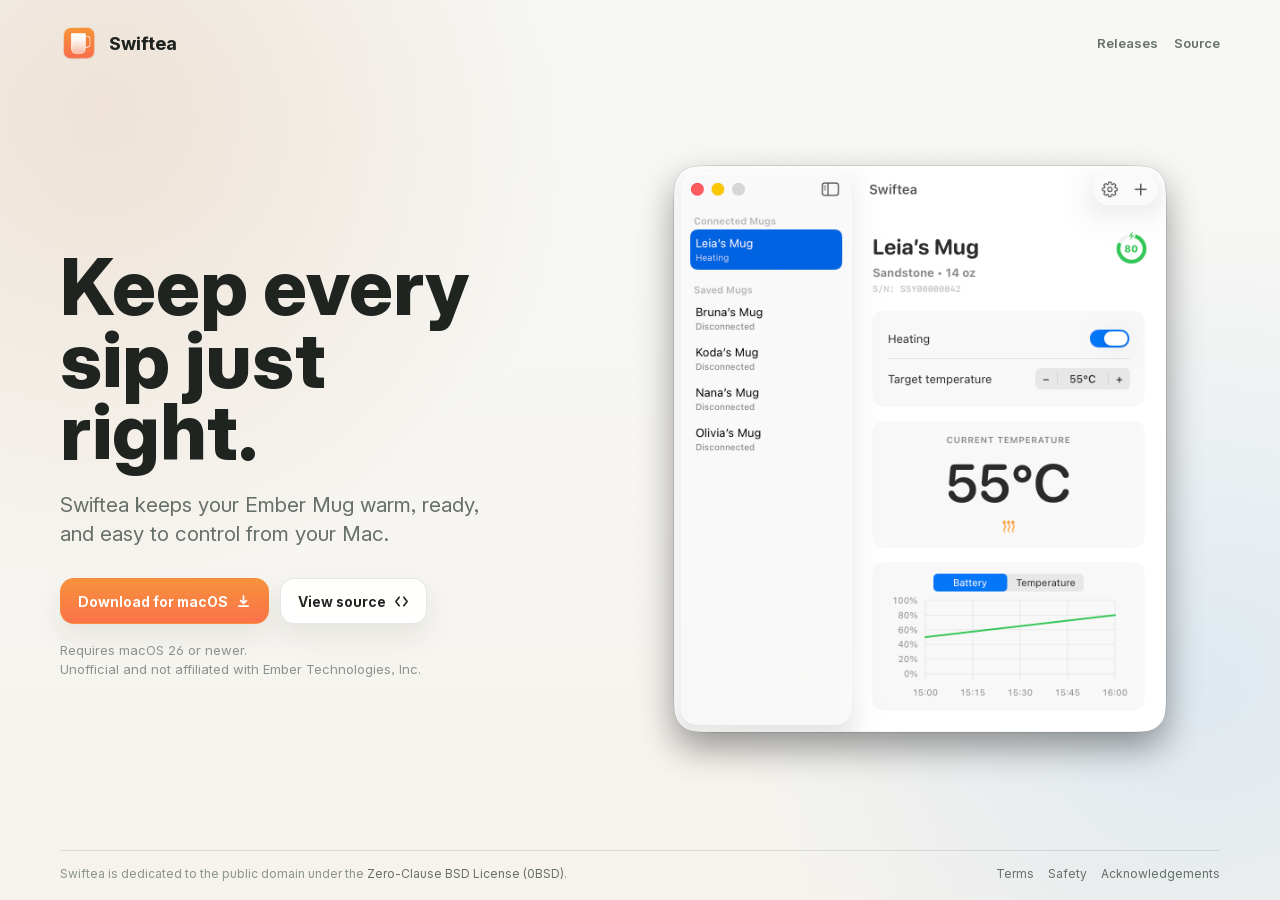
==== index.html @ 07f648de "Self-host Inter on website" ====
<!doctype html>
<html lang="en">
  <head>
    <meta charset="utf-8">
    <meta name="viewport" content="width=device-width, initial-scale=1">
    <meta
      name="description"
      content="Swiftea is a native macOS app for keeping your Ember Mug at the right temperature."
    >
    <title>Swiftea</title>
    <link rel="icon" type="image/png" sizes="32x32" href="favicon.png?v=d5caa9b2">
    <link rel="apple-touch-icon" sizes="180x180" href="assets/apple-touch-icon.png?v=4706673a">
    <link rel="stylesheet" href="fonts.css?v=85d650aa">
    <style>
      :root {
        color-scheme: light dark;
        --bg: #f7f8f6;
        --text: #202421;
        --muted: #667069;
        --faint: #8a938d;
        --line: rgba(26, 34, 29, 0.11);
        --surface: rgba(255, 255, 255, 0.74);
        --surface-strong: rgba(255, 255, 255, 0.92);
        --sandstone: #d7ad86;
        --sandstone-soft: #f2d9bf;
        --green: #32c759;
        --green-deep: #167a33;
        --blue: #0a84ff;
        --shadow: 0 28px 90px rgba(25, 36, 30, 0.17);
        font-family: Inter, -apple-system, BlinkMacSystemFont, "SF Pro Text", "Helvetica Neue", Arial, sans-serif;
        font-feature-settings: "calt" 1, "cv09" 1, "cv03" 1, "cv04" 1, "cv10" 1, "cv06" 1, "ss03" 1;
        font-optical-sizing: auto;
        font-synthesis: none;
      }

      @media (prefers-color-scheme: dark) {
        :root {
          --bg: #101816;
          --text: #f3f6f1;
          --muted: #b8c0b9;
          --faint: #838c85;
          --line: rgba(235, 244, 239, 0.12);
          --surface: rgba(40, 51, 47, 0.62);
          --surface-strong: rgba(48, 60, 56, 0.86);
          --sandstone: #9b7453;
          --sandstone-soft: #d7ad86;
          --green-deep: #8ff0a7;
          --shadow: 0 28px 90px rgba(0, 0, 0, 0.34);
        }
      }

      * {
        box-sizing: border-box;
      }

      html {
        min-height: 100%;
        background: var(--bg);
      }

      body {
        margin: 0;
        min-height: 100svh;
        color: var(--text);
        background:
          radial-gradient(circle at 8% 12%, color-mix(in srgb, var(--sandstone) 28%, transparent), transparent 34%),
          radial-gradient(circle at 94% 76%, color-mix(in srgb, var(--blue) 10%, transparent), transparent 34%),
          linear-gradient(180deg, var(--bg), color-mix(in srgb, var(--bg) 84%, var(--sandstone-soft) 16%));
      }

      a {
        color: inherit;
      }

      .page {
        display: flex;
        width: min(1160px, calc(100% - 44px));
        min-height: 100svh;
        margin: 0 auto;
        flex-direction: column;
        padding: 24px 0 18px;
      }

      .nav {
        display: flex;
        align-items: center;
        justify-content: space-between;
        gap: 20px;
      }

      .brand {
        display: inline-flex;
        align-items: center;
        gap: 11px;
        color: var(--text);
        text-decoration: none;
      }

      .mark {
        display: block;
        width: 38px;
        height: 38px;
        flex: 0 0 auto;
      }

      .mark img {
        display: block;
        width: 100%;
        height: 100%;
        object-fit: contain;
      }

      .brand-name {
        font-size: 18px;
        font-weight: 740;
        letter-spacing: 0;
      }

      .nav-links {
        display: flex;
        align-items: center;
        gap: 16px;
        color: var(--muted);
        font-size: 13px;
        font-weight: 600;
      }

      .nav-links a {
        text-decoration: none;
      }

      .nav-links a:hover {
        color: var(--text);
      }

      .hero {
        display: grid;
        flex: 1;
        grid-template-columns: minmax(310px, 0.82fr) minmax(390px, 1.18fr);
        align-items: center;
        gap: clamp(32px, 6vw, 74px);
        padding: clamp(28px, 6vh, 64px) 0 clamp(20px, 4vh, 40px);
      }

      .copy {
        max-width: 500px;
      }

      h1 {
        margin: 0;
        font-size: clamp(43.2px, 6.3vw, 77.4px);
        font-weight: 800;
        letter-spacing: 0;
        line-height: 0.94;
      }

      .lede {
        max-width: 470px;
        margin: 22px 0 0;
        color: var(--muted);
        font-size: clamp(16.2px, 1.8vw, 20.7px);
        line-height: 1.38;
      }

      .actions {
        display: flex;
        flex-wrap: wrap;
        gap: 11px;
        margin-top: 30px;
      }

      .button {
        display: inline-flex;
        min-height: 46px;
        align-items: center;
        justify-content: center;
        gap: 8px;
        padding: 0 17px;
        border: 1px solid var(--line);
        border-radius: 14px;
        background: var(--surface-strong);
        color: var(--text);
        font-size: 14px;
        font-weight: 670;
        text-decoration: none;
        box-shadow: 0 12px 28px rgba(24, 34, 28, 0.08);
        transition: box-shadow 160ms ease;
      }

      .button.primary {
        border-color: color-mix(in srgb, #f7923b 60%, transparent);
        background: linear-gradient(180deg, #f7923b, #fb724b);
        color: #fff;
      }

      .note {
        margin: 17px 0 0;
        color: var(--faint);
        font-size: 13px;
        line-height: 1.45;
      }

      .preview {
        display: grid;
        place-items: center;
      }

      .screenshot-frame {
        display: block;
        width: min(100%, 600px);
        max-height: min(74svh, 710px);
        aspect-ratio: 1324 / 1490;
        justify-self: end;
      }

      .screenshot-frame img {
        display: block;
        width: 100%;
        height: auto;
        max-height: min(74svh, 710px);
        object-fit: contain;
      }

      .footer {
        display: flex;
        align-items: center;
        justify-content: space-between;
        gap: 16px;
        border-top: 1px solid var(--line);
        padding-top: 14px;
        color: var(--faint);
        font-size: 12px;
        line-height: 1.45;
      }

      .footer a {
        color: var(--muted);
        text-decoration: none;
      }

      .footer a:hover {
        color: var(--text);
      }

      .license {
        margin: 0;
      }

      .footer-links {
        display: flex;
        flex: 0 0 auto;
        flex-wrap: wrap;
        justify-content: flex-end;
        gap: 14px;
      }

      @media (max-width: 920px) {
        .page {
          width: min(680px, calc(100% - 32px));
        }

        .hero {
          grid-template-columns: 1fr;
          gap: 0;
          justify-items: center;
          padding-top: 44px;
          text-align: center;
        }

        .copy {
          display: contents;
        }

        h1 {
          max-width: 680px;
          order: 1;
        }

        .lede {
          order: 2;
          margin-right: auto;
          margin-left: auto;
        }

        .preview {
          width: 100%;
          order: 3;
          margin-top: 30px;
        }

        .actions {
          order: 4;
          justify-content: center;
          margin-top: 28px;
        }

        .note {
          order: 5;
          margin-top: 16px;
        }

        .screenshot-frame {
          max-height: none;
          width: min(100%, 520px);
          justify-self: center;
        }
      }

      @media (max-width: 560px) {
        .page {
          width: min(100% - 24px, 520px);
          padding-top: 18px;
        }

        .nav-links {
          display: none;
        }

        .actions {
          display: grid;
          width: min(100%, 360px);
        }

        .button {
          width: 100%;
        }

        .footer {
          display: block;
        }

        .footer-links {
          margin-top: 10px;
        }
      }
    </style>
  </head>
  <body>
    <div class="page">
      <nav class="nav" aria-label="Primary navigation">
        <a class="brand" href="https://tomaspapi.github.io/swiftea/" aria-label="Swiftea home">
          <span class="mark" aria-hidden="true">
            <img src="assets/swiftea-appicon.png?v=4706673a" alt="">
          </span>
          <span class="brand-name">Swiftea</span>
        </a>
        <div class="nav-links">
          <a href="https://github.com/tomaspapi/swiftea/releases">Releases</a>
          <a href="https://github.com/tomaspapi/swiftea">Source</a>
        </div>
      </nav>

      <main class="hero" aria-label="Swiftea introduction">
        <section class="copy">
          <h1>Keep every sip just right.</h1>
          <p class="lede">
            Swiftea keeps your Ember Mug warm, ready, and easy to control from your Mac.
          </p>
          <div class="actions">
            <a class="button primary" href="https://github.com/tomaspapi/swiftea/releases/latest/download/Swiftea.zip">
              Download for macOS
              <svg width="15" height="15" viewBox="0 0 16 16" aria-hidden="true">
                <path d="M8 2v8m0 0 3-3m-3 3L5 7M3 13h10" fill="none" stroke="currentColor" stroke-linecap="round" stroke-linejoin="round" stroke-width="1.8"/>
              </svg>
            </a>
            <a class="button" href="https://github.com/tomaspapi/swiftea">
              View source
              <svg width="15" height="15" viewBox="0 0 16 16" aria-hidden="true">
                <path d="M5.5 3.5 2 8l3.5 4.5M10.5 3.5 14 8l-3.5 4.5" fill="none" stroke="currentColor" stroke-linecap="round" stroke-linejoin="round" stroke-width="1.8"/>
              </svg>
            </a>
          </div>
          <p class="note">Requires macOS 26 or newer.<br>Unofficial and not affiliated with Ember Technologies, Inc.</p>
        </section>

        <section class="preview" aria-label="Swiftea app screenshot">
          <picture class="screenshot-frame">
            <source srcset="assets/swiftea-demo-dark.png?v=630e849f" media="(prefers-color-scheme: dark)">
            <img src="assets/swiftea-demo-light.png?v=0726eb10" alt="Swiftea showing a connected mug, battery history, temperature controls, and saved mugs.">
          </picture>
        </section>
      </main>

      <footer class="footer">
        <p class="license">
          Swiftea is dedicated to the public domain under the
          <a href="license/">Zero-Clause BSD License (0BSD)</a>.
        </p>
        <div class="footer-links">
          <a href="terms/">Terms</a>
          <a href="safety/">Safety</a>
          <a href="acknowledgements/">Acknowledgements</a>
        </div>
      </footer>
    </div>
  </body>
</html>
---- fonts.css ----
/*
 * Inter 4.1 by The Inter Project Authors.
 * Licensed under the SIL Open Font License 1.1.
 * See assets/fonts/Inter-LICENSE.txt.
 */
@font-face {
  font-family: "Inter";
  src: url("assets/fonts/InterVariable.woff2") format("woff2");
  font-style: normal;
  font-weight: 100 900;
  font-display: swap;
}

@font-face {
  font-family: "Inter";
  src: url("assets/fonts/InterVariable-Italic.woff2") format("woff2");
  font-style: italic;
  font-weight: 100 900;
  font-display: swap;
}

@font-face {
  font-family: "CommitMono";
  src: url("assets/fonts/CommitMono-VF.woff2") format("woff2");
  font-style: normal;
  font-weight: 200 700;
  font-display: swap;
}

:root {
  --font-mono: "CommitMono", ui-monospace, "SFMono-Regular", Menlo, Monaco, Consolas, monospace;
}

code,
kbd,
pre,
samp {
  font-family: var(--font-mono);
  font-feature-settings: "calt" 1;
  font-variant-ligatures: contextual;
}
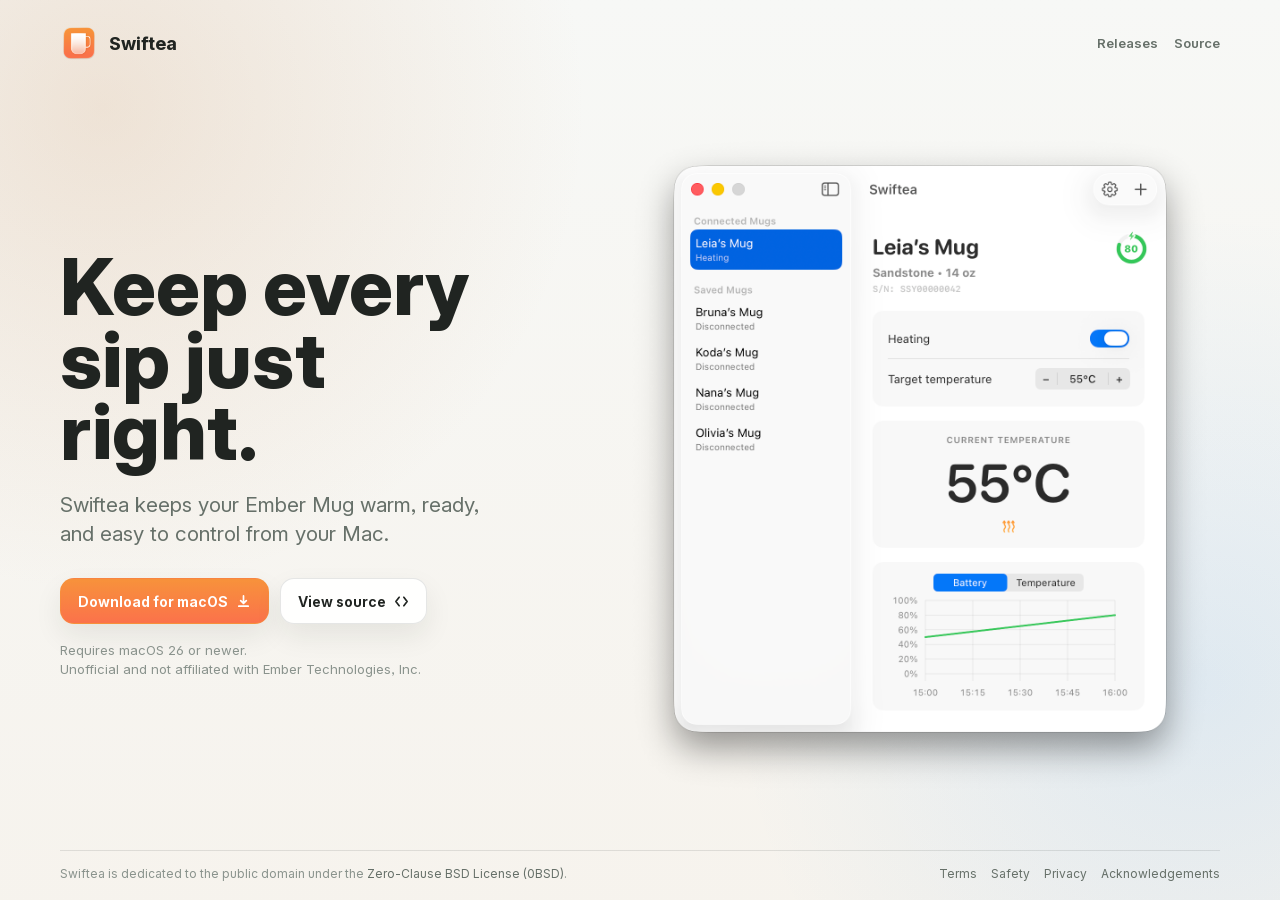
==== commit 4728cf45: "Add privacy policy to website" ====
--- a/index.html
+++ b/index.html
@@ -389,6 +389,7 @@
         <div class="footer-links">
           <a href="terms/">Terms</a>
           <a href="safety/">Safety</a>
+          <a href="privacy/">Privacy</a>
           <a href="acknowledgements/">Acknowledgements</a>
         </div>
       </footer>
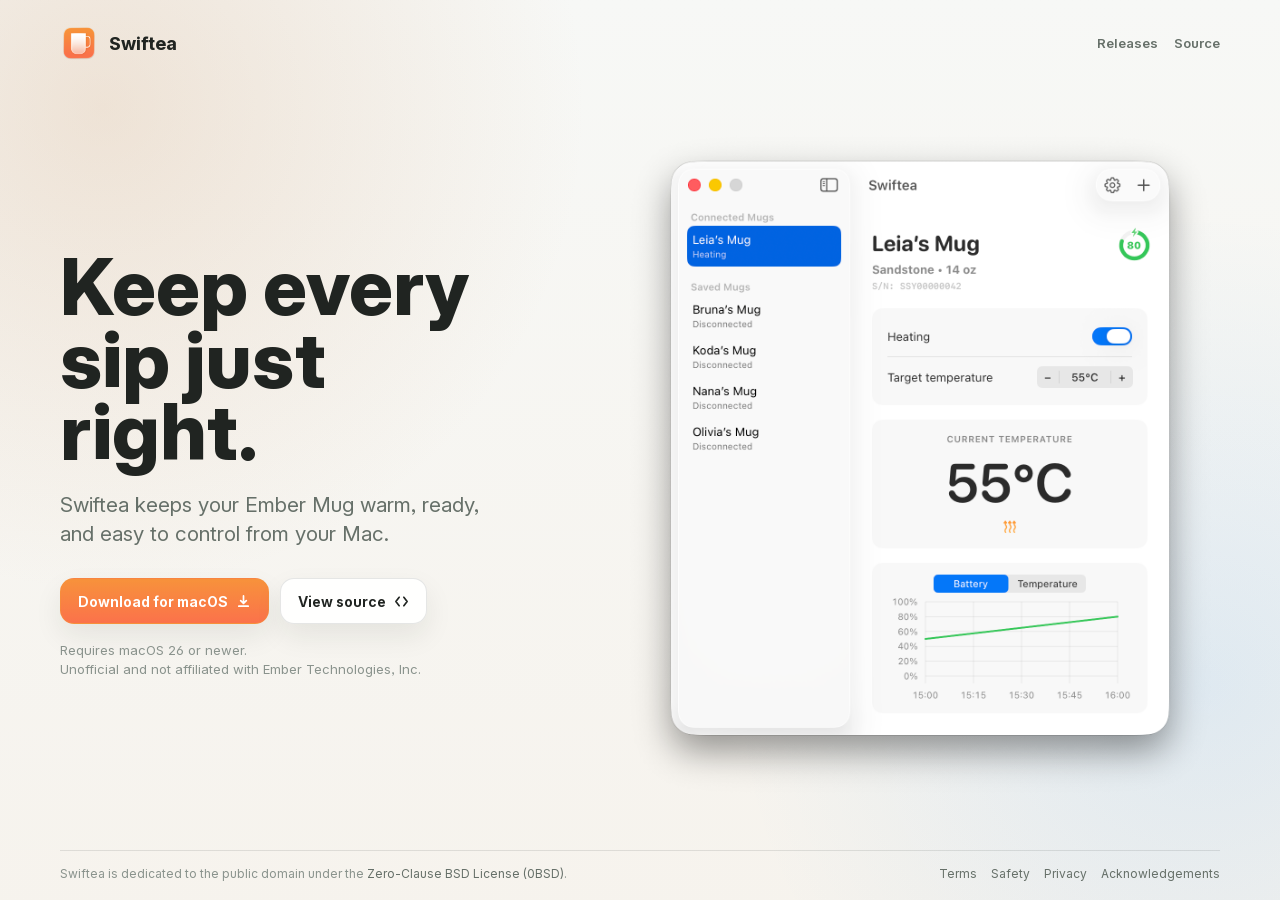
==== commit 23063a86: "Keep the app preview readable in short windows" ====
--- a/index.html
+++ b/index.html
@@ -208,7 +208,6 @@
       .screenshot-frame {
         display: block;
         width: min(100%, 600px);
-        max-height: min(74svh, 710px);
         aspect-ratio: 1324 / 1490;
         justify-self: end;
       }
@@ -217,7 +216,6 @@
         display: block;
         width: 100%;
         height: auto;
-        max-height: min(74svh, 710px);
         object-fit: contain;
       }
 
@@ -300,7 +298,6 @@
         }
 
         .screenshot-frame {
-          max-height: none;
           width: min(100%, 520px);
           justify-self: center;
         }
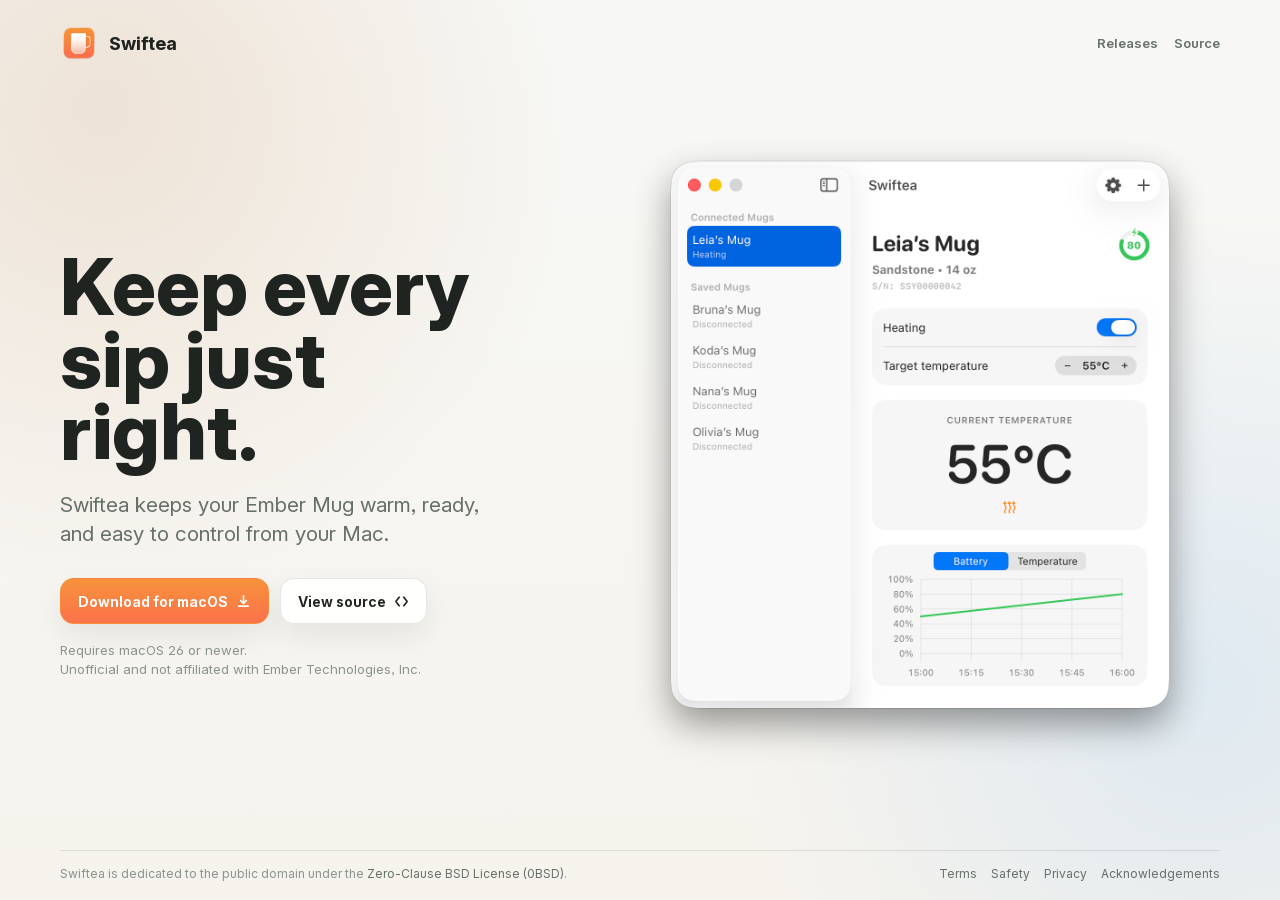
==== commit 45756c21: "Update Swiftea website screenshots" ====
--- a/index.html
+++ b/index.html
@@ -372,8 +372,8 @@
 
         <section class="preview" aria-label="Swiftea app screenshot">
           <picture class="screenshot-frame">
-            <source srcset="assets/swiftea-demo-dark.png?v=630e849f" media="(prefers-color-scheme: dark)">
-            <img src="assets/swiftea-demo-light.png?v=0726eb10" alt="Swiftea showing a connected mug, battery history, temperature controls, and saved mugs.">
+            <source srcset="assets/swiftea-demo-dark.png?v=bb2fcb3b" media="(prefers-color-scheme: dark)">
+            <img src="assets/swiftea-demo-light.png?v=b874f9df" alt="Swiftea showing a connected mug, battery history, temperature controls, and saved mugs.">
           </picture>
         </section>
       </main>
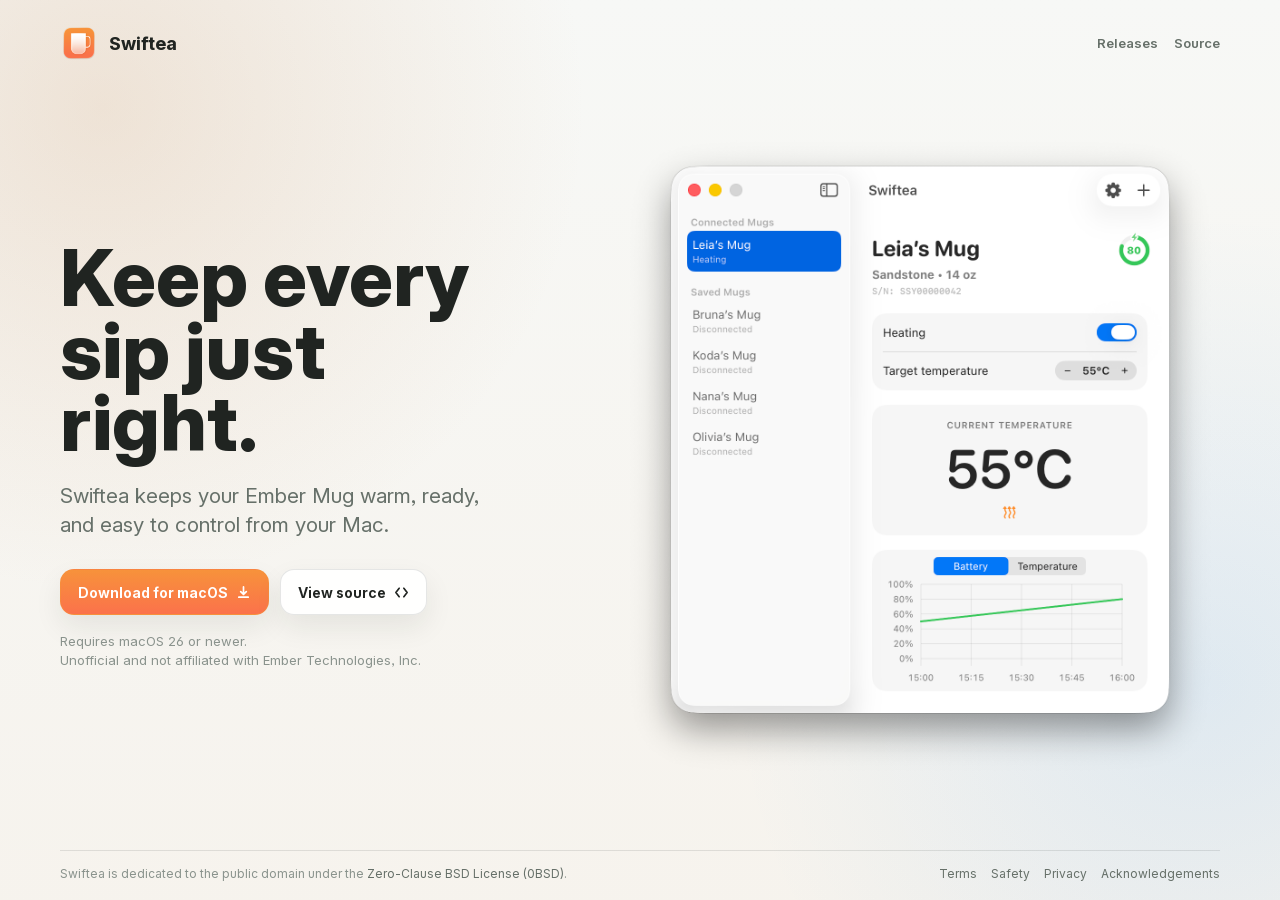
==== commit 16ae522e: "Make hero spacing fit the viewport" ====
--- a/index.html
+++ b/index.html
@@ -139,7 +139,7 @@
         grid-template-columns: minmax(310px, 0.82fr) minmax(390px, 1.18fr);
         align-items: center;
         gap: clamp(32px, 6vw, 74px);
-        padding: clamp(28px, 6vh, 64px) 0 clamp(20px, 4vh, 40px);
+        padding: 20px 0;
       }
 
       .copy {
@@ -208,7 +208,7 @@
       .screenshot-frame {
         display: block;
         width: min(100%, 600px);
-        aspect-ratio: 1324 / 1490;
+        aspect-ratio: 1324 / 1430;
         justify-self: end;
       }
 
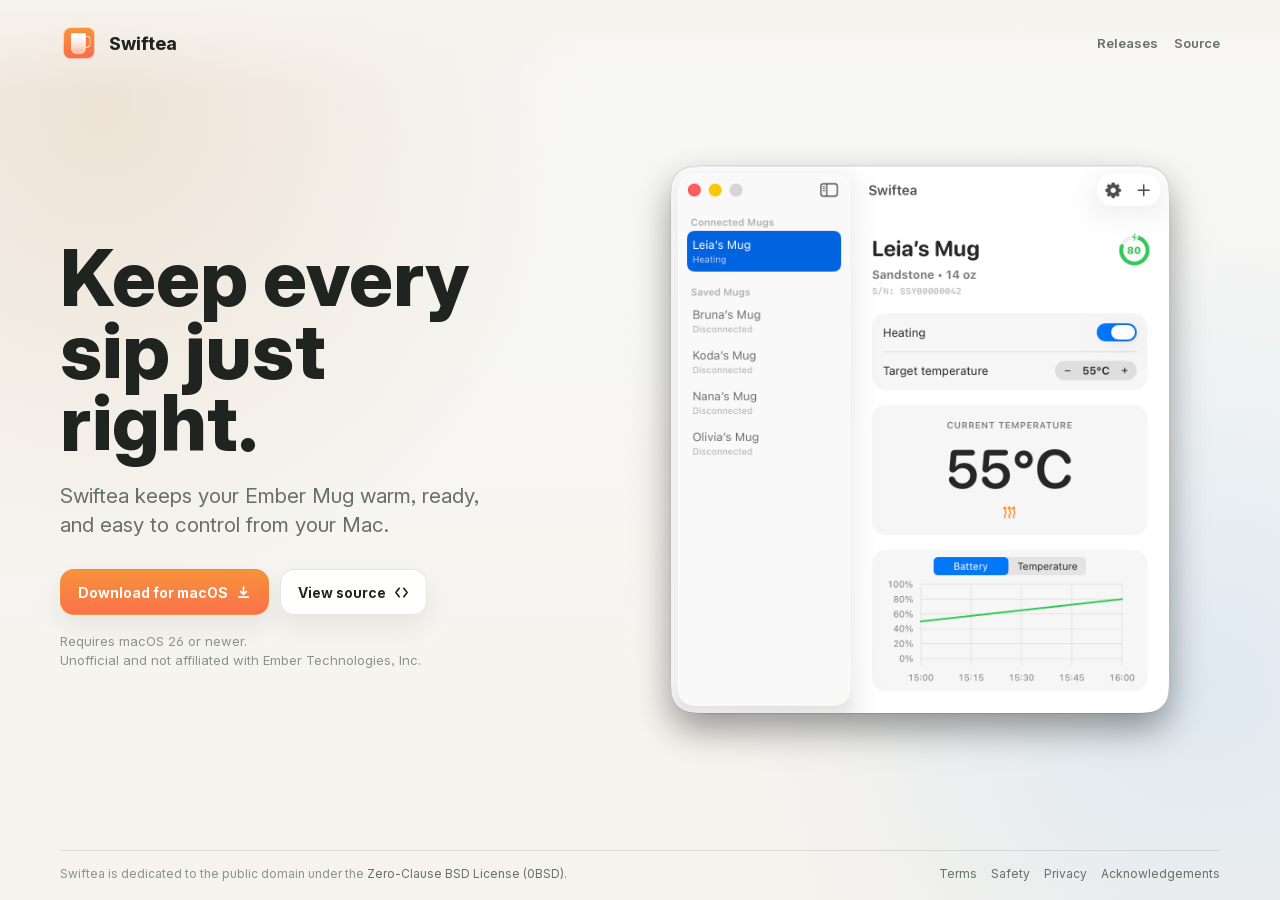
==== commit 301a286d: "Blend the page into Safari at the top" ====
--- a/index.html
+++ b/index.html
@@ -3,6 +3,8 @@
   <head>
     <meta charset="utf-8">
     <meta name="viewport" content="width=device-width, initial-scale=1">
+    <meta name="theme-color" content="#f6f3ed" media="(prefers-color-scheme: light)">
+    <meta name="theme-color" content="#303028" media="(prefers-color-scheme: dark)">
     <meta
       name="description"
       content="Swiftea is a native macOS app for keeping your Ember Mug at the right temperature."
@@ -15,6 +17,8 @@
       :root {
         color-scheme: light dark;
         --bg: #f7f8f6;
+        --edge-bg: #f6f3ed;
+        --edge-clear: rgb(246 243 237 / 0%);
         --text: #202421;
         --muted: #667069;
         --faint: #8a938d;
@@ -36,6 +40,8 @@
       @media (prefers-color-scheme: dark) {
         :root {
           --bg: #101816;
+          --edge-bg: #303028;
+          --edge-clear: rgb(48 48 40 / 0%);
           --text: #f3f6f1;
           --muted: #b8c0b9;
           --faint: #838c85;
@@ -55,7 +61,7 @@
 
       html {
         min-height: 100%;
-        background: var(--bg);
+        background: var(--edge-bg);
       }
 
       body {
@@ -63,6 +69,7 @@
         min-height: 100svh;
         color: var(--text);
         background:
+          linear-gradient(180deg, var(--edge-bg) 0%, var(--edge-clear) 10%),
           radial-gradient(circle at 8% 12%, color-mix(in srgb, var(--sandstone) 28%, transparent), transparent 34%),
           radial-gradient(circle at 94% 76%, color-mix(in srgb, var(--blue) 10%, transparent), transparent 34%),
           linear-gradient(180deg, var(--bg), color-mix(in srgb, var(--bg) 84%, var(--sandstone-soft) 16%));
@@ -78,7 +85,7 @@
         min-height: 100svh;
         margin: 0 auto;
         flex-direction: column;
-        padding: 24px 0 18px;
+        padding: 24px 0 calc(18px + env(safe-area-inset-bottom, 0px));
       }
 
       .nav {
@@ -372,7 +379,7 @@
 
         <section class="preview" aria-label="Swiftea app screenshot">
           <picture class="screenshot-frame">
-            <source srcset="assets/swiftea-demo-dark.png?v=bb2fcb3b" media="(prefers-color-scheme: dark)">
+            <source srcset="assets/swiftea-demo-dark.png?v=b38167ef" media="(prefers-color-scheme: dark)">
             <img src="assets/swiftea-demo-light.png?v=b874f9df" alt="Swiftea showing a connected mug, battery history, temperature controls, and saved mugs.">
           </picture>
         </section>
